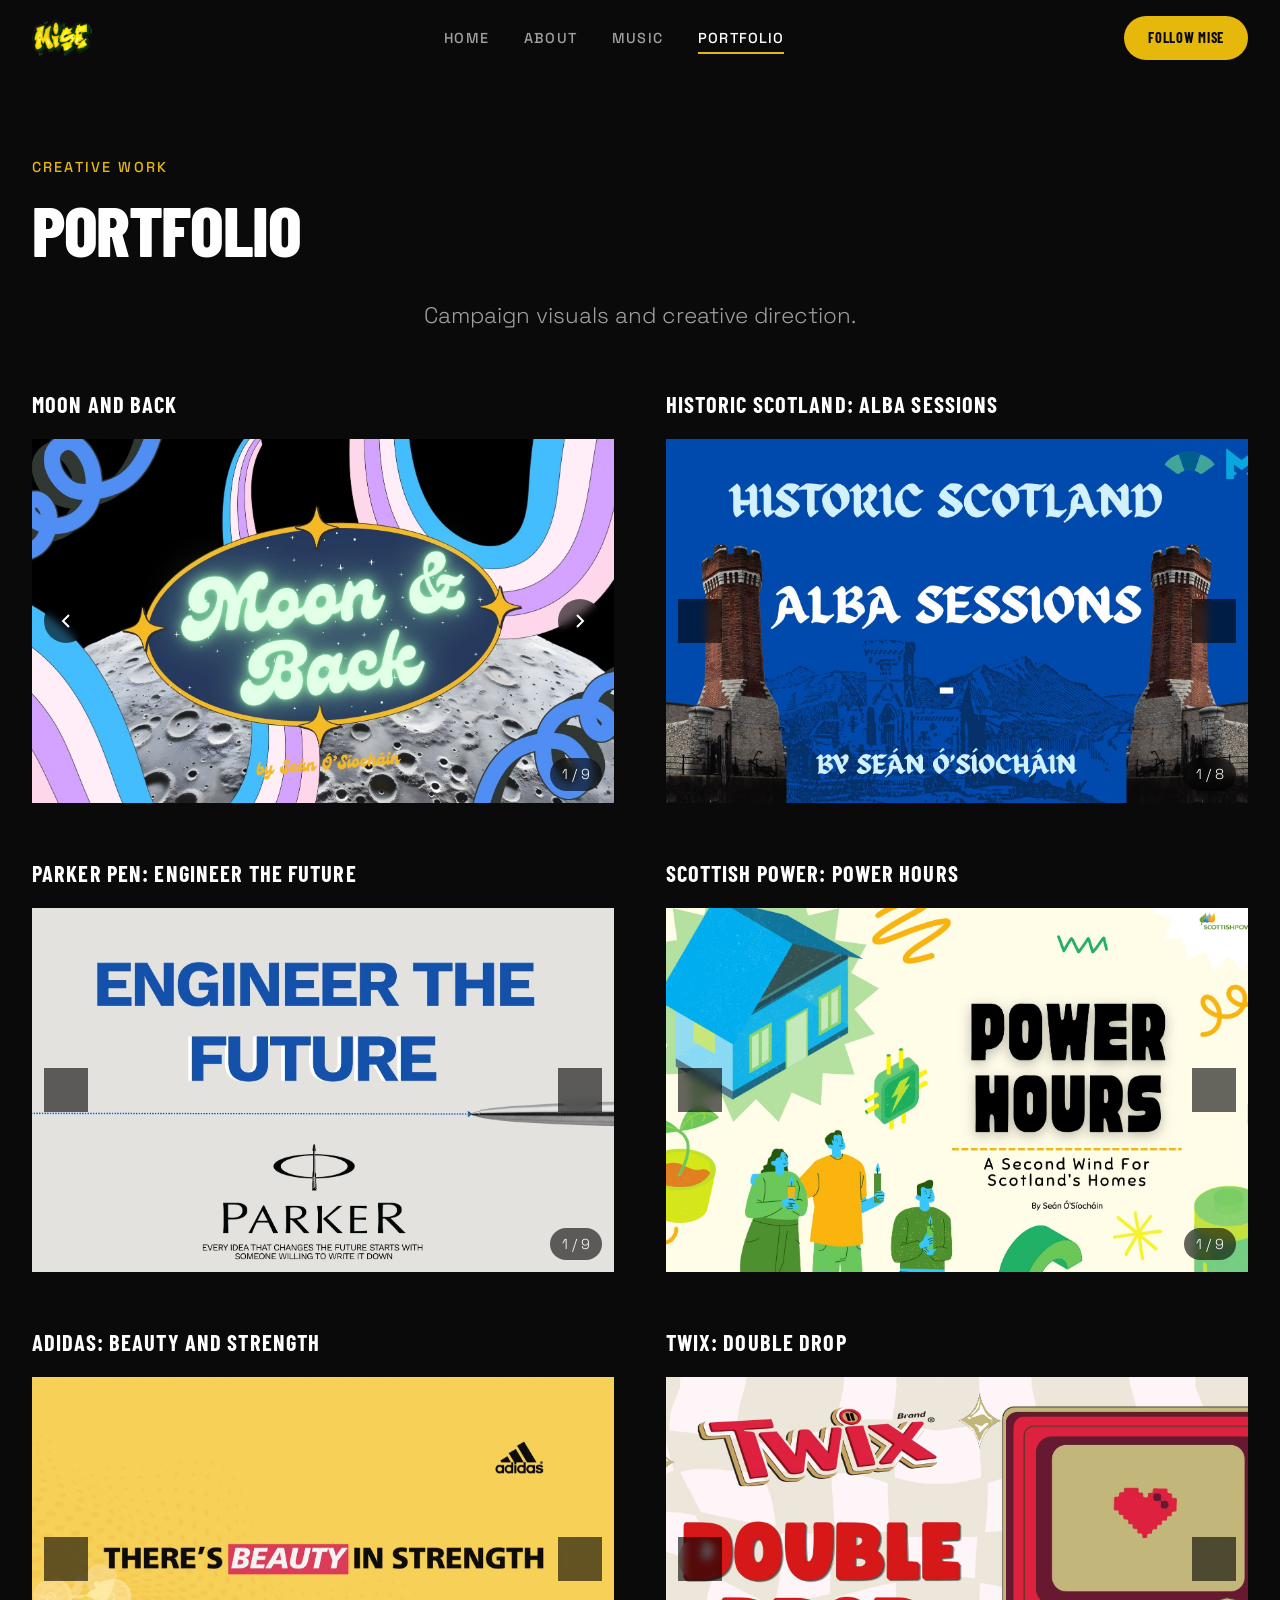
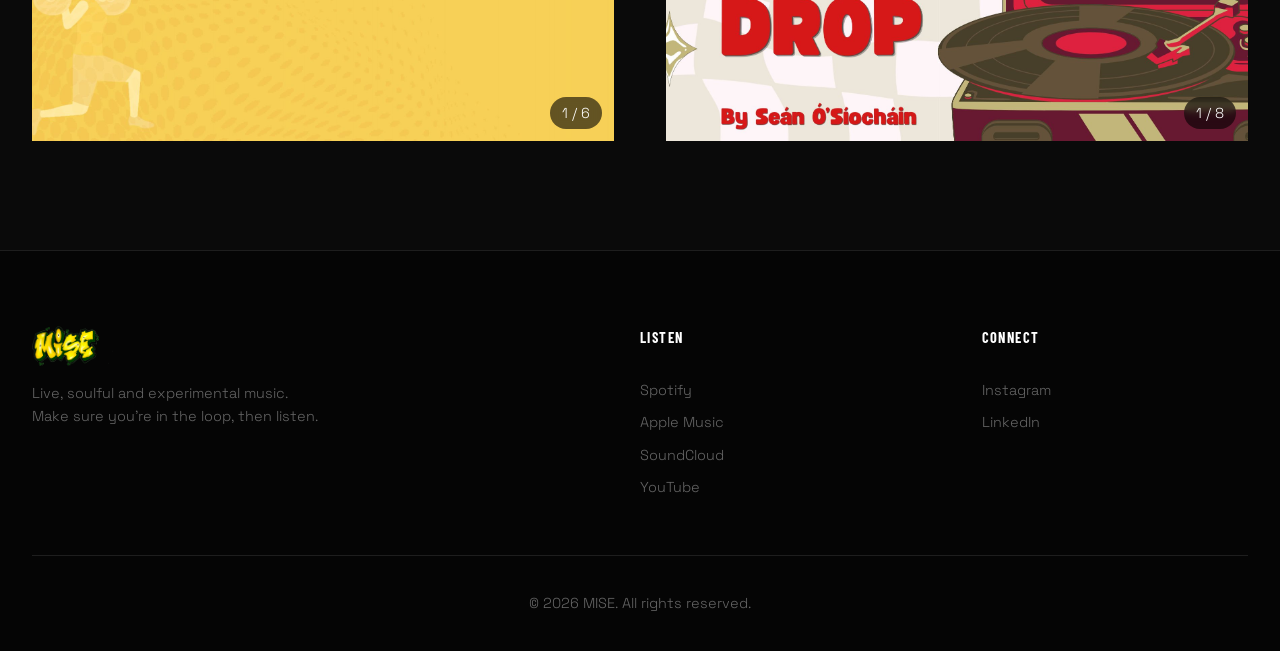
==== public_html/portfolio.html @ 4f73e453 "Add hero video and portfolio page with 6 slideshows - Replace hero background image with autoplay lo" ====
<!DOCTYPE html>
<html lang="en">
<head>
  <meta charset="UTF-8">
  <meta name="viewport" content="width=device-width, initial-scale=1.0">
  <title>Portfolio | MISE</title>
  <meta name="description" content="Creative portfolio — campaign work and visual projects by MISE.">

  <link rel="icon" href="data:image/svg+xml,<svg xmlns='http://www.w3.org/2000/svg' viewBox='0 0 100 100'><text y='.9em' font-size='90'>🎵</text></svg>">

  <link rel="preconnect" href="https://fonts.googleapis.com">
  <link rel="preconnect" href="https://fonts.gstatic.com" crossorigin>
  <link href="https://fonts.googleapis.com/css2?family=Barlow+Condensed:wght@600;700;800;900&family=Space+Grotesk:wght@300;400;500;700&display=swap" rel="stylesheet">

  <link rel="stylesheet" href="css/styles.css">
</head>
<body>

  <header class="nav is-scrolled" id="nav">
    <div class="nav__inner">
      <a href="index.html" class="nav__logo" aria-label="MISE home">
        <img src="media/mise-logo.png" alt="MISE" class="nav__logo-img">
      </a>
      <nav class="nav__links" aria-label="Main navigation">
        <a href="index.html" class="nav__link">Home</a>
        <a href="index.html#about" class="nav__link">About</a>
        <a href="index.html#music" class="nav__link">Music</a>
        <a href="portfolio.html" class="nav__link nav__link--active">Portfolio</a>
      </nav>
      <a href="https://www.instagram.com/mise.gram/" class="nav__cta" target="_blank" rel="noopener">
        Follow MISE
      </a>
      <button class="nav__hamburger" aria-label="Open menu" aria-expanded="false">
        <span></span><span></span><span></span>
      </button>
    </div>
  </header>

  <div class="mobile-menu" id="mobile-menu" aria-hidden="true">
    <div class="mobile-menu__inner">
      <a href="index.html" class="mobile-menu__link">Home</a>
      <a href="index.html#about" class="mobile-menu__link">About</a>
      <a href="index.html#music" class="mobile-menu__link">Music</a>
      <a href="portfolio.html" class="mobile-menu__link">Portfolio</a>
      <a href="https://www.instagram.com/mise.gram/" class="mobile-menu__cta" target="_blank" rel="noopener">
        <svg width="20" height="20" viewBox="0 0 24 24" fill="currentColor"><rect x="2" y="2" width="20" height="20" rx="5" ry="5" fill="none" stroke="currentColor" stroke-width="2"/><path d="M16 11.37A4 4 0 1 1 12.63 8 4 4 0 0 1 16 11.37z" fill="none" stroke="currentColor" stroke-width="2"/><circle cx="17.5" cy="6.5" r="1.5" fill="currentColor" stroke="none"/></svg>
        Follow MISE
      </a>
    </div>
  </div>

  <main>
    <div class="portfolio-page">
      <div class="container">
        <span class="section-label">Creative Work</span>
        <h1 class="section-title">PORTFOLIO</h1>
        <p class="section-subtitle">Campaign visuals and creative direction.</p>

        <div class="portfolio-grid">

          <div class="slideshow" data-slideshow>
            <h2 class="slideshow__title">Moon and Back</h2>
            <div class="slideshow__viewport">
              <div class="slideshow__track">
                <img src="media/slides/1.jpg" alt="Moon and Back — slide 1" loading="lazy">
                <img src="media/slides/2.jpg" alt="Moon and Back — slide 2" loading="lazy">
                <img src="media/slides/3.jpg" alt="Moon and Back — slide 3" loading="lazy">
                <img src="media/slides/4.jpg" alt="Moon and Back — slide 4" loading="lazy">
                <img src="media/slides/5.jpg" alt="Moon and Back — slide 5" loading="lazy">
                <img src="media/slides/6.jpg" alt="Moon and Back — slide 6" loading="lazy">
                <img src="media/slides/7.jpg" alt="Moon and Back — slide 7" loading="lazy">
                <img src="media/slides/8.jpg" alt="Moon and Back — slide 8" loading="lazy">
                <img src="media/slides/9.jpg" alt="Moon and Back — slide 9" loading="lazy">
              </div>
              <button class="slideshow__btn slideshow__btn--prev" aria-label="Previous slide">
                <svg width="24" height="24" viewBox="0 0 24 24" fill="none" stroke="currentColor" stroke-width="2"><polyline points="15 18 9 12 15 6"/></svg>
              </button>
              <button class="slideshow__btn slideshow__btn--next" aria-label="Next slide">
                <svg width="24" height="24" viewBox="0 0 24 24" fill="none" stroke="currentColor" stroke-width="2"><polyline points="9 6 15 12 9 18"/></svg>
              </button>
              <div class="slideshow__counter"><span class="slideshow__current">1</span> / <span class="slideshow__total">9</span></div>
            </div>
          </div>

          <div class="slideshow" data-slideshow>
            <h2 class="slideshow__title">Historic Scotland: Alba Sessions</h2>
            <div class="slideshow__viewport">
              <div class="slideshow__track">
                <img src="media/slides/10.jpg" alt="Alba Sessions — slide 1" loading="lazy">
                <img src="media/slides/11.jpg" alt="Alba Sessions — slide 2" loading="lazy">
                <img src="media/slides/12.jpg" alt="Alba Sessions — slide 3" loading="lazy">
                <img src="media/slides/13.jpg" alt="Alba Sessions — slide 4" loading="lazy">
                <img src="media/slides/14.jpg" alt="Alba Sessions — slide 5" loading="lazy">
                <img src="media/slides/15.jpg" alt="Alba Sessions — slide 6" loading="lazy">
                <img src="media/slides/16.jpg" alt="Alba Sessions — slide 7" loading="lazy">
                <img src="media/slides/17.jpg" alt="Alba Sessions — slide 8" loading="lazy">
              </div>
              <button class="slideshow__btn slideshow__btn--prev" aria-label="Previous slide">
                <svg width="24" height="24" viewBox="0 0 24 24" fill="none" stroke="currentColor" stroke-width="2"><polyline points="15 18 9 12 15 6"/></svg>
              </button>
              <button class="slideshow__btn slideshow__btn--next" aria-label="Next slide">
                <svg width="24" height="24" viewBox="0 0 24 24" fill="none" stroke="currentColor" stroke-width="2"><polyline points="9 6 15 12 9 18"/></svg>
              </button>
              <div class="slideshow__counter"><span class="slideshow__current">1</span> / <span class="slideshow__total">8</span></div>
            </div>
          </div>

          <div class="slideshow" data-slideshow>
            <h2 class="slideshow__title">Parker Pen: Engineer The Future</h2>
            <div class="slideshow__viewport">
              <div class="slideshow__track">
                <img src="media/slides/18.jpg" alt="Parker Pen — slide 1" loading="lazy">
                <img src="media/slides/19.jpg" alt="Parker Pen — slide 2" loading="lazy">
                <img src="media/slides/20.jpg" alt="Parker Pen — slide 3" loading="lazy">
                <img src="media/slides/21.jpg" alt="Parker Pen — slide 4" loading="lazy">
                <img src="media/slides/22.jpg" alt="Parker Pen — slide 5" loading="lazy">
                <img src="media/slides/23.jpg" alt="Parker Pen — slide 6" loading="lazy">
                <img src="media/slides/24.jpg" alt="Parker Pen — slide 7" loading="lazy">
                <img src="media/slides/25.jpg" alt="Parker Pen — slide 8" loading="lazy">
                <img src="media/slides/26.jpg" alt="Parker Pen — slide 9" loading="lazy">
              </div>
              <button class="slideshow__btn slideshow__btn--prev" aria-label="Previous slide">
                <svg width="24" height="24" viewBox="0 0 24 24" fill="none" stroke="currentColor" stroke-width="2"><polyline points="15 18 9 12 15 6"/></svg>
              </button>
              <button class="slideshow__btn slideshow__btn--next" aria-label="Next slide">
                <svg width="24" height="24" viewBox="0 0 24 24" fill="none" stroke="currentColor" stroke-width="2"><polyline points="9 6 15 12 9 18"/></svg>
              </button>
              <div class="slideshow__counter"><span class="slideshow__current">1</span> / <span class="slideshow__total">9</span></div>
            </div>
          </div>

          <div class="slideshow" data-slideshow>
            <h2 class="slideshow__title">Scottish Power: Power Hours</h2>
            <div class="slideshow__viewport">
              <div class="slideshow__track">
                <img src="media/slides/27.jpg" alt="Scottish Power — slide 1" loading="lazy">
                <img src="media/slides/28.jpg" alt="Scottish Power — slide 2" loading="lazy">
                <img src="media/slides/29.jpg" alt="Scottish Power — slide 3" loading="lazy">
                <img src="media/slides/30.jpg" alt="Scottish Power — slide 4" loading="lazy">
                <img src="media/slides/31.jpg" alt="Scottish Power — slide 5" loading="lazy">
                <img src="media/slides/32.jpg" alt="Scottish Power — slide 6" loading="lazy">
                <img src="media/slides/33.jpg" alt="Scottish Power — slide 7" loading="lazy">
                <img src="media/slides/34.jpg" alt="Scottish Power — slide 8" loading="lazy">
                <img src="media/slides/35.jpg" alt="Scottish Power — slide 9" loading="lazy">
              </div>
              <button class="slideshow__btn slideshow__btn--prev" aria-label="Previous slide">
                <svg width="24" height="24" viewBox="0 0 24 24" fill="none" stroke="currentColor" stroke-width="2"><polyline points="15 18 9 12 15 6"/></svg>
              </button>
              <button class="slideshow__btn slideshow__btn--next" aria-label="Next slide">
                <svg width="24" height="24" viewBox="0 0 24 24" fill="none" stroke="currentColor" stroke-width="2"><polyline points="9 6 15 12 9 18"/></svg>
              </button>
              <div class="slideshow__counter"><span class="slideshow__current">1</span> / <span class="slideshow__total">9</span></div>
            </div>
          </div>

          <div class="slideshow" data-slideshow>
            <h2 class="slideshow__title">Adidas: Beauty and Strength</h2>
            <div class="slideshow__viewport">
              <div class="slideshow__track">
                <img src="media/slides/36.jpg" alt="Adidas — slide 1" loading="lazy">
                <img src="media/slides/37.jpg" alt="Adidas — slide 2" loading="lazy">
                <img src="media/slides/38.jpg" alt="Adidas — slide 3" loading="lazy">
                <img src="media/slides/39.jpg" alt="Adidas — slide 4" loading="lazy">
                <img src="media/slides/40.jpg" alt="Adidas — slide 5" loading="lazy">
                <img src="media/slides/41.jpg" alt="Adidas — slide 6" loading="lazy">
              </div>
              <button class="slideshow__btn slideshow__btn--prev" aria-label="Previous slide">
                <svg width="24" height="24" viewBox="0 0 24 24" fill="none" stroke="currentColor" stroke-width="2"><polyline points="15 18 9 12 15 6"/></svg>
              </button>
              <button class="slideshow__btn slideshow__btn--next" aria-label="Next slide">
                <svg width="24" height="24" viewBox="0 0 24 24" fill="none" stroke="currentColor" stroke-width="2"><polyline points="9 6 15 12 9 18"/></svg>
              </button>
              <div class="slideshow__counter"><span class="slideshow__current">1</span> / <span class="slideshow__total">6</span></div>
            </div>
          </div>

          <div class="slideshow" data-slideshow>
            <h2 class="slideshow__title">Twix: Double Drop</h2>
            <div class="slideshow__viewport">
              <div class="slideshow__track">
                <img src="media/slides/42.jpg" alt="Twix — slide 1" loading="lazy">
                <img src="media/slides/43.jpg" alt="Twix — slide 2" loading="lazy">
                <img src="media/slides/44.jpg" alt="Twix — slide 3" loading="lazy">
                <img src="media/slides/45.jpg" alt="Twix — slide 4" loading="lazy">
                <img src="media/slides/46.jpg" alt="Twix — slide 5" loading="lazy">
                <img src="media/slides/47.jpg" alt="Twix — slide 6" loading="lazy">
                <img src="media/slides/48.jpg" alt="Twix — slide 7" loading="lazy">
                <img src="media/slides/49.jpg" alt="Twix — slide 8" loading="lazy">
              </div>
              <button class="slideshow__btn slideshow__btn--prev" aria-label="Previous slide">
                <svg width="24" height="24" viewBox="0 0 24 24" fill="none" stroke="currentColor" stroke-width="2"><polyline points="15 18 9 12 15 6"/></svg>
              </button>
              <button class="slideshow__btn slideshow__btn--next" aria-label="Next slide">
                <svg width="24" height="24" viewBox="0 0 24 24" fill="none" stroke="currentColor" stroke-width="2"><polyline points="9 6 15 12 9 18"/></svg>
              </button>
              <div class="slideshow__counter"><span class="slideshow__current">1</span> / <span class="slideshow__total">8</span></div>
            </div>
          </div>

        </div>
      </div>
    </div>
  </main>

  <footer class="footer">
    <div class="container">
      <div class="footer__grid">
        <div class="footer__brand">
          <a href="index.html" aria-label="MISE home">
            <img src="media/mise-logo.png" alt="MISE" class="footer__logo-img">
          </a>
          <p class="footer__tagline">Live, soulful and experimental music.<br>Make sure you're in the loop, then listen.</p>
        </div>
        <div class="footer__col">
          <h3 class="footer__heading">Listen</h3>
          <a href="https://open.spotify.com/track/5HWD549jbjC0yIihwWZahP?si=cf37b70388f24d52" class="footer__link" target="_blank" rel="noopener">Spotify</a>
          <a href="https://music.apple.com/gb/album/pellador-live-single/1882264987" class="footer__link" target="_blank" rel="noopener">Apple Music</a>
          <a href="https://soundcloud.com/mise" class="footer__link" target="_blank" rel="noopener">SoundCloud</a>
          <a href="https://www.youtube.com/@MISE.YOUTUBE" class="footer__link" target="_blank" rel="noopener">YouTube</a>
        </div>
        <div class="footer__col">
          <h3 class="footer__heading">Connect</h3>
          <a href="https://www.instagram.com/mise.gram/" class="footer__link" target="_blank" rel="noopener">Instagram</a>
          <a href="https://www.linkedin.com/in/se%C3%A1n-%C3%B3-s%C3%ADoch%C3%A1in-14563b1a5/" class="footer__link" target="_blank" rel="noopener">LinkedIn</a>
        </div>
      </div>
      <div class="footer__bottom">
        <p>&copy; <span id="year"></span> MISE. All rights reserved.</p>
      </div>
    </div>
  </footer>

  <script src="js/main.js"></script>
  <script>
    (function() {
      const yearEl = document.getElementById('year');
      if (yearEl) yearEl.textContent = new Date().getFullYear();

      document.querySelectorAll('[data-slideshow]').forEach(slideshow => {
        const track = slideshow.querySelector('.slideshow__track');
        const images = track.querySelectorAll('img');
        const prevBtn = slideshow.querySelector('.slideshow__btn--prev');
        const nextBtn = slideshow.querySelector('.slideshow__btn--next');
        const currentEl = slideshow.querySelector('.slideshow__current');
        const total = images.length;
        let current = 0;

        function goTo(index) {
          current = (index + total) % total;
          track.style.transform = `translateX(-${current * 100}%)`;
          currentEl.textContent = current + 1;
        }

        prevBtn.addEventListener('click', () => goTo(current - 1));
        nextBtn.addEventListener('click', () => goTo(current + 1));

        let startX = 0;
        track.addEventListener('touchstart', e => { startX = e.touches[0].clientX; }, { passive: true });
        track.addEventListener('touchend', e => {
          const diff = startX - e.changedTouches[0].clientX;
          if (Math.abs(diff) > 40) goTo(current + (diff > 0 ? 1 : -1));
        });
      });

      // Mobile menu for portfolio page
      const hamburger = document.querySelector('.nav__hamburger');
      const mobileMenu = document.getElementById('mobile-menu');
      if (hamburger && mobileMenu) {
        hamburger.addEventListener('click', () => {
          const isOpen = mobileMenu.classList.contains('is-open');
          hamburger.classList.toggle('is-active');
          mobileMenu.classList.toggle('is-open');
          hamburger.setAttribute('aria-expanded', !isOpen);
          mobileMenu.setAttribute('aria-hidden', isOpen);
          document.body.style.overflow = isOpen ? '' : 'hidden';
        });
      }
    })();
  </script>
</body>
</html>
---- public_html/css/styles.css ----
/* ============================================
   MISE — Master Stylesheet
   Design: Dark, soulful, editorial. Music-forward.
   Fonts: Barlow Condensed (headings) + Space Grotesk (body)
   Palette: Gold/yellow accent on deep blacks
   ============================================ */

/* ---------- DESIGN TOKENS ---------- */
:root {
  /* Colors */
  --color-primary: #0a0a0a;
  --color-primary-dark: #050505;
  --color-on-primary: #ffffff;
  --color-accent: #E5B80B;
  --color-accent-dark: #C49A0A;
  --color-accent-glow: rgba(229, 184, 11, 0.15);
  --color-background: #0a0a0a;
  --color-surface: #141414;
  --color-surface-elevated: #1a1a1a;
  --color-surface-light: #f5f5f5;
  --color-text-primary: #ffffff;
  --color-text-secondary: #a0a0a0;
  --color-text-muted: #666666;
  --color-text-on-light: #0a0a0a;
  --color-border: rgba(255, 255, 255, 0.1);
  --color-border-accent: rgba(229, 184, 11, 0.3);

  /* Typography */
  --font-heading: 'Barlow Condensed', sans-serif;
  --font-body: 'Space Grotesk', sans-serif;
  --text-sm: clamp(0.8rem, 0.75rem + 0.2vw, 0.9rem);
  --text-base: clamp(0.95rem, 0.85rem + 0.35vw, 1.1rem);
  --text-lg: clamp(1.15rem, 0.95rem + 0.7vw, 1.4rem);
  --text-xl: clamp(1.5rem, 1rem + 1.5vw, 2.25rem);
  --text-2xl: clamp(2rem, 1.2rem + 2.5vw, 3.5rem);
  --text-3xl: clamp(2.8rem, 1.2rem + 4vw, 5rem);
  --text-4xl: clamp(3.5rem, 1.5rem + 5.5vw, 7rem);
  --text-hero: clamp(4rem, 2rem + 7vw, 9rem);

  /* Spacing */
  --space-xs: clamp(0.5rem, 0.4rem + 0.3vw, 0.75rem);
  --space-sm: clamp(0.75rem, 0.6rem + 0.5vw, 1rem);
  --space-md: clamp(1rem, 0.8rem + 0.8vw, 1.5rem);
  --space-lg: clamp(1.5rem, 1rem + 1.5vw, 2.5rem);
  --space-xl: clamp(2rem, 1.2rem + 2.5vw, 4rem);
  --space-2xl: clamp(3rem, 1.5rem + 4vw, 6rem);
  --space-section: clamp(4rem, 2rem + 6vw, 8rem);

  /* Radius */
  --radius-none: 0;
  --radius-sm: 4px;
  --radius-md: 8px;
  --radius-full: 9999px;

  /* Animation */
  --ease-out: cubic-bezier(0.16, 1, 0.3, 1);
  --ease-in-out: cubic-bezier(0.65, 0, 0.35, 1);
  --duration-fast: 0.3s;
  --duration-medium: 0.6s;
  --duration-slow: 1s;
}

/* ---------- RESET ---------- */
*, *::before, *::after { box-sizing: border-box; margin: 0; padding: 0; }
html { font-size: 16px; scroll-behavior: smooth; -webkit-text-size-adjust: 100%; }
body {
  font-family: var(--font-body);
  font-weight: 300;
  color: var(--color-text-primary);
  background: var(--color-background);
  line-height: 1.7;
  overflow-x: hidden;
  -webkit-font-smoothing: antialiased;
  -moz-osx-font-smoothing: grayscale;
}
img, video { max-width: 100%; height: auto; display: block; }
a { color: inherit; text-decoration: none; }
button { font: inherit; cursor: pointer; border: none; background: none; }
ul, ol { list-style: none; }

/* ---------- ACCESSIBILITY ---------- */
.skip-link {
  position: absolute;
  top: -100%;
  left: 50%;
  transform: translateX(-50%);
  background: var(--color-accent);
  color: var(--color-primary);
  padding: 12px 24px;
  font-weight: 700;
  z-index: 10000;
  border-radius: var(--radius-full);
}
.skip-link:focus { top: 16px; }

/* ---------- LAYOUT ---------- */
.container {
  width: 100%;
  max-width: 1280px;
  margin: 0 auto;
  padding-inline: clamp(1rem, 3vw, 2rem);
}
.section {
  padding-block: var(--space-section);
}

/* ---------- TYPOGRAPHY UTILITIES ---------- */
.section-label {
  display: block;
  font-family: var(--font-body);
  font-size: var(--text-sm);
  font-weight: 500;
  letter-spacing: 0.15em;
  text-transform: uppercase;
  color: var(--color-accent);
  margin-bottom: var(--space-sm);
}
.section-title {
  font-family: var(--font-heading);
  font-size: var(--text-3xl);
  font-weight: 800;
  line-height: 0.95;
  letter-spacing: -0.02em;
  text-transform: uppercase;
  margin-bottom: var(--space-lg);
  overflow-wrap: break-word;
  word-break: break-word;
}
.section-title--center { text-align: center; }
.section-subtitle {
  font-size: var(--text-lg);
  font-weight: 300;
  color: var(--color-text-secondary);
  max-width: 600px;
  margin: 0 auto var(--space-xl);
  text-align: center;
  line-height: 1.6;
}

/* ---------- BUTTONS ---------- */
.btn {
  display: inline-flex;
  align-items: center;
  gap: 10px;
  font-family: var(--font-heading);
  font-weight: 700;
  font-size: var(--text-base);
  text-transform: uppercase;
  letter-spacing: 0.05em;
  padding: 16px 40px;
  border-radius: var(--radius-full);
  transition: all var(--duration-fast) var(--ease-out);
  white-space: nowrap;
}
.btn--primary {
  background: var(--color-accent);
  color: var(--color-primary);
}
.btn--primary:hover {
  transform: scale(1.03);
  box-shadow: 0 0 40px var(--color-accent-glow);
}
.btn--ghost {
  background: transparent;
  color: var(--color-text-primary);
  border: 1px solid var(--color-text-primary);
}
.btn--ghost:hover {
  background: var(--color-text-primary);
  color: var(--color-primary);
}
.btn--large {
  padding: 20px 48px;
  font-size: var(--text-lg);
}

/* ---------- PRELOADER ---------- */
.preloader {
  position: fixed;
  inset: 0;
  z-index: 9999;
  background: var(--color-background);
  display: flex;
  align-items: center;
  justify-content: center;
  transition: opacity 0.6s var(--ease-out), visibility 0.6s;
}
.preloader.is-hidden {
  opacity: 0;
  visibility: hidden;
  pointer-events: none;
}
.preloader__logo {
  width: clamp(120px, 25vw, 250px);
  height: auto;
  opacity: 0;
}

/* ---------- NAVIGATION ---------- */
.nav {
  position: fixed;
  top: 0;
  left: 0;
  right: 0;
  z-index: 1000;
  padding: 16px 0;
  transition: background var(--duration-fast) var(--ease-out), padding var(--duration-fast);
}
.nav.is-scrolled {
  background: rgba(10, 10, 10, 0.95);
  backdrop-filter: blur(12px);
  -webkit-backdrop-filter: blur(12px);
  padding: 10px 0;
  border-bottom: 1px solid var(--color-border);
}
.nav__inner {
  max-width: 1280px;
  margin: 0 auto;
  padding-inline: clamp(1rem, 3vw, 2rem);
  display: flex;
  align-items: center;
  justify-content: space-between;
}
.nav__logo-img {
  height: 36px;
  width: auto;
}
.nav__links {
  display: flex;
  gap: var(--space-lg);
}
.nav__link {
  font-family: var(--font-body);
  font-weight: 500;
  font-size: var(--text-sm);
  text-transform: uppercase;
  letter-spacing: 0.08em;
  color: var(--color-text-secondary);
  position: relative;
  transition: color var(--duration-fast);
}
.nav__link::after {
  content: '';
  position: absolute;
  bottom: -4px;
  left: 0;
  width: 0;
  height: 2px;
  background: var(--color-accent);
  transition: width var(--duration-fast) var(--ease-out);
}
.nav__link:hover, .nav__link--active { color: var(--color-text-primary); }
.nav__link:hover::after, .nav__link--active::after { width: 100%; }
.nav__cta {
  font-family: var(--font-heading);
  font-weight: 700;
  font-size: var(--text-sm);
  text-transform: uppercase;
  letter-spacing: 0.05em;
  padding: 10px 24px;
  border-radius: var(--radius-full);
  background: var(--color-accent);
  color: var(--color-primary);
  transition: all var(--duration-fast) var(--ease-out);
}
.nav__cta:hover {
  transform: scale(1.03);
  box-shadow: 0 0 20px var(--color-accent-glow);
}

/* Hamburger */
.nav__hamburger {
  display: none;
  flex-direction: column;
  gap: 5px;
  width: 28px;
  padding: 4px 0;
  z-index: 1001;
}
.nav__hamburger span {
  display: block;
  height: 2px;
  background: var(--color-text-primary);
  transition: all var(--duration-fast) var(--ease-out);
  transform-origin: center;
}
.nav__hamburger.is-active span:nth-child(1) { transform: rotate(45deg) translate(5px, 5px); }
.nav__hamburger.is-active span:nth-child(2) { opacity: 0; }
.nav__hamburger.is-active span:nth-child(3) { transform: rotate(-45deg) translate(5px, -5px); }

/* Mobile Menu */
.mobile-menu {
  position: fixed;
  inset: 0;
  z-index: 999;
  background: rgba(10, 10, 10, 0.98);
  backdrop-filter: blur(20px);
  display: flex;
  align-items: center;
  justify-content: center;
  opacity: 0;
  visibility: hidden;
  transition: all var(--duration-medium) var(--ease-out);
}
.mobile-menu.is-open {
  opacity: 1;
  visibility: visible;
}
.mobile-menu__inner {
  display: flex;
  flex-direction: column;
  align-items: center;
  gap: var(--space-lg);
}
.mobile-menu__link {
  font-family: var(--font-heading);
  font-weight: 800;
  font-size: var(--text-2xl);
  text-transform: uppercase;
  letter-spacing: 0.05em;
  color: var(--color-text-primary);
  opacity: 0;
  transform: translateY(20px);
  transition: all var(--duration-fast) var(--ease-out);
}
.mobile-menu.is-open .mobile-menu__link {
  opacity: 1;
  transform: translateY(0);
}
.mobile-menu__cta {
  display: inline-flex;
  align-items: center;
  gap: 10px;
  font-family: var(--font-heading);
  font-weight: 700;
  font-size: var(--text-lg);
  text-transform: uppercase;
  padding: 16px 40px;
  border-radius: var(--radius-full);
  background: var(--color-accent);
  color: var(--color-primary);
  margin-top: var(--space-md);
  opacity: 0;
  transform: translateY(20px);
}
.mobile-menu.is-open .mobile-menu__cta {
  opacity: 1;
  transform: translateY(0);
}

/* ---------- HERO ---------- */
.hero {
  position: relative;
  min-height: 100vh;
  display: flex;
  align-items: flex-end;
  padding: var(--space-2xl) 0;
  overflow: hidden;
}
.hero__bg {
  position: absolute;
  inset: 0;
}
.hero__image {
  width: 100%;
  height: 100%;
  object-fit: cover;
}
.hero__overlay {
  position: absolute;
  inset: 0;
  background: linear-gradient(
    to top,
    rgba(10, 10, 10, 0.95) 0%,
    rgba(10, 10, 10, 0.7) 30%,
    rgba(10, 10, 10, 0.4) 60%,
    rgba(10, 10, 10, 0.3) 100%
  );
}
.hero__content {
  position: relative;
  z-index: 2;
  max-width: 1280px;
  margin: 0 auto;
  padding-inline: clamp(1rem, 3vw, 2rem);
  padding-bottom: var(--space-xl);
}
.hero__badge {
  display: inline-flex;
  align-items: center;
  gap: 8px;
  font-family: var(--font-body);
  font-weight: 500;
  font-size: var(--text-sm);
  letter-spacing: 0.1em;
  color: var(--color-accent);
  margin-bottom: var(--space-md);
  padding: 6px 16px;
  border: 1px solid var(--color-border-accent);
  border-radius: var(--radius-full);
}
.hero__title {
  font-family: var(--font-heading);
  font-weight: 900;
  font-size: var(--text-hero);
  line-height: 0.9;
  letter-spacing: -0.02em;
  text-transform: uppercase;
  margin-bottom: var(--space-lg);
}
.hero__title-line { display: block; }
.hero__title-line--accent { color: var(--color-accent); }
.hero__subtitle {
  font-size: var(--text-lg);
  font-weight: 300;
  color: var(--color-text-secondary);
  max-width: 560px;
  line-height: 1.6;
  margin-bottom: var(--space-xl);
}
.hero__ctas {
  display: flex;
  flex-wrap: wrap;
  gap: var(--space-md);
}
.hero__scroll-indicator {
  position: absolute;
  bottom: var(--space-lg);
  right: clamp(1rem, 3vw, 2rem);
  z-index: 2;
  display: flex;
  flex-direction: column;
  align-items: center;
  gap: 8px;
}
.hero__scroll-indicator span {
  font-family: var(--font-body);
  font-size: 0.65rem;
  font-weight: 500;
  letter-spacing: 0.2em;
  text-transform: uppercase;
  color: var(--color-text-muted);
  writing-mode: vertical-rl;
}
.hero__scroll-line {
  width: 1px;
  height: 60px;
  background: linear-gradient(to bottom, var(--color-accent), transparent);
  animation: scrollPulse 2s ease-in-out infinite;
}
@keyframes scrollPulse {
  0%, 100% { opacity: 0.3; transform: scaleY(0.6); }
  50% { opacity: 1; transform: scaleY(1); }
}

/* ---------- PLATFORM BAR ---------- */
.platform-bar {
  background: var(--color-surface);
  border-top: 1px solid var(--color-border);
  border-bottom: 1px solid var(--color-border);
  padding: var(--space-lg) 0;
}
.platform-bar__grid {
  display: flex;
  align-items: center;
  justify-content: center;
  gap: var(--space-xl);
  flex-wrap: wrap;
}
.platform-bar__link {
  display: flex;
  align-items: center;
  gap: 10px;
  color: var(--color-text-secondary);
  transition: color var(--duration-fast) var(--ease-out), transform var(--duration-fast) var(--ease-out);
}
.platform-bar__link:hover {
  color: var(--color-text-primary);
  transform: translateY(-2px);
}
.platform-bar__link svg {
  width: 28px;
  height: 28px;
  fill: currentColor;
}
.platform-bar__label {
  font-family: var(--font-body);
  font-size: var(--text-sm);
  font-weight: 500;
  letter-spacing: 0.05em;
  text-transform: uppercase;
}

/* ---------- ABOUT SECTION ---------- */
.about__grid {
  display: grid;
  grid-template-columns: 1fr 1fr;
  gap: var(--space-2xl);
  align-items: center;
}
.about__image-wrap {
  position: relative;
}
.about__image {
  width: 100%;
  height: auto;
  aspect-ratio: 4/5;
  object-fit: cover;
  filter: grayscale(0.2) contrast(1.1);
}
.about__image-accent {
  position: absolute;
  bottom: -16px;
  right: -16px;
  width: 100%;
  height: 100%;
  border: 2px solid var(--color-accent);
  z-index: -1;
}
.about__text {
  font-size: var(--text-base);
  color: var(--color-text-secondary);
  margin-bottom: var(--space-md);
  line-height: 1.7;
}
.about__credentials {
  display: flex;
  flex-direction: column;
  gap: var(--space-sm);
  margin: var(--space-lg) 0;
}
.about__credential {
  display: flex;
  align-items: center;
  gap: 12px;
  font-size: var(--text-base);
  font-weight: 400;
}

/* ---------- GALLERY ---------- */
.gallery__grid {
  display: grid;
  grid-template-columns: 1.5fr 1fr;
  grid-template-rows: auto auto;
  gap: var(--space-sm);
}
.gallery__card {
  position: relative;
  overflow: hidden;
}
.gallery__card--large {
  grid-row: span 2;
}
.gallery__image {
  width: 100%;
  height: 100%;
  object-fit: cover;
  aspect-ratio: 1/1;
  filter: grayscale(0.3) contrast(1.15);
  transition: filter var(--duration-medium) var(--ease-out), transform var(--duration-medium) var(--ease-out);
}
.gallery__card--large .gallery__image {
  aspect-ratio: auto;
  min-height: 100%;
}
.gallery__card:hover .gallery__image {
  filter: grayscale(0) contrast(1.1);
  transform: scale(1.03);
}
.gallery__overlay {
  position: absolute;
  bottom: 0;
  left: 0;
  right: 0;
  padding: var(--space-md);
  background: linear-gradient(to top, rgba(0,0,0,0.8), transparent);
}
.gallery__tag {
  font-family: var(--font-heading);
  font-weight: 700;
  font-size: var(--text-sm);
  text-transform: uppercase;
  letter-spacing: 0.1em;
  color: var(--color-accent);
}

/* ---------- MUSIC EMBED ---------- */
.music-embed {
  border-top: 1px solid var(--color-border);
}
.music-embed__inner {
  max-width: 700px;
  margin: 0 auto;
  text-align: center;
}
.music-embed__player {
  margin-top: var(--space-xl);
  border-radius: var(--radius-md);
  overflow: hidden;
}
.music-embed__player iframe {
  width: 100%;
  border: none;
  border-radius: var(--radius-md);
}

/* ---------- CTA SECTION ---------- */
.cta-section {
  background: var(--color-surface);
  border-top: 1px solid var(--color-border);
  border-bottom: 1px solid var(--color-border);
}
.cta-section__inner {
  text-align: center;
  max-width: 700px;
  margin: 0 auto;
}
.cta-section__title {
  font-family: var(--font-heading);
  font-weight: 900;
  font-size: var(--text-3xl);
  text-transform: uppercase;
  line-height: 0.95;
  margin-bottom: var(--space-md);
}
.cta-section__text {
  font-size: var(--text-lg);
  font-weight: 300;
  color: var(--color-text-secondary);
  margin-bottom: var(--space-xl);
  line-height: 1.6;
}
.cta-section__buttons {
  display: flex;
  flex-wrap: wrap;
  justify-content: center;
  gap: var(--space-md);
  margin-bottom: var(--space-md);
}
.cta-section__reassurance {
  font-size: var(--text-sm);
  color: var(--color-text-muted);
  font-weight: 300;
}

/* ---------- FOOTER ---------- */
.footer {
  background: var(--color-primary-dark);
  border-top: 1px solid var(--color-border);
  padding: var(--space-2xl) 0 var(--space-lg);
}
.footer__grid {
  display: grid;
  grid-template-columns: 2fr 1fr 1fr;
  gap: var(--space-2xl);
  margin-bottom: var(--space-xl);
}
.footer__logo-img {
  height: 40px;
  width: auto;
  margin-bottom: var(--space-sm);
}
.footer__tagline {
  font-size: var(--text-sm);
  font-weight: 300;
  color: var(--color-text-muted);
  line-height: 1.6;
}
.footer__heading {
  font-family: var(--font-heading);
  font-weight: 700;
  font-size: var(--text-sm);
  text-transform: uppercase;
  letter-spacing: 0.1em;
  color: var(--color-text-primary);
  margin-bottom: var(--space-md);
}
.footer__col {
  display: flex;
  flex-direction: column;
}
.footer__link {
  font-size: var(--text-sm);
  font-weight: 300;
  color: var(--color-text-muted);
  padding: 4px 0;
  transition: color var(--duration-fast);
}
.footer__link:hover { color: var(--color-accent); }
.footer__bottom {
  border-top: 1px solid var(--color-border);
  padding-top: var(--space-lg);
  text-align: center;
  font-size: var(--text-sm);
  font-weight: 300;
  color: var(--color-text-muted);
}

/* ---------- STICKY MOBILE CTA ---------- */
.sticky-cta {
  position: fixed;
  bottom: 0;
  left: 0;
  right: 0;
  z-index: 998;
  background: var(--color-accent);
  height: 60px;
  display: none;
  align-items: center;
  justify-content: center;
  box-shadow: 0 -4px 20px rgba(0, 0, 0, 0.3);
  transform: translateY(100%);
  transition: transform var(--duration-fast) var(--ease-out);
}
.sticky-cta.is-visible { transform: translateY(0); }
.sticky-cta__link {
  display: flex;
  align-items: center;
  gap: 10px;
  font-family: var(--font-heading);
  font-weight: 700;
  font-size: var(--text-base);
  text-transform: uppercase;
  letter-spacing: 0.05em;
  color: var(--color-primary);
}

/* ---------- SCROLL TO TOP ---------- */
.scroll-top {
  position: fixed;
  bottom: 80px;
  right: 20px;
  z-index: 997;
  width: 48px;
  height: 48px;
  border-radius: var(--radius-full);
  background: var(--color-surface);
  border: 1px solid var(--color-border);
  color: var(--color-text-primary);
  display: flex;
  align-items: center;
  justify-content: center;
  opacity: 0;
  visibility: hidden;
  transform: translateY(10px);
  transition: all var(--duration-fast) var(--ease-out);
}
.scroll-top.is-visible {
  opacity: 1;
  visibility: visible;
  transform: translateY(0);
}
.scroll-top:hover {
  background: var(--color-accent);
  color: var(--color-primary);
  border-color: var(--color-accent);
}

/* ---------- 404 ERROR PAGE ---------- */
.error-page {
  min-height: 100vh;
  display: flex;
  align-items: center;
  justify-content: center;
  text-align: center;
  padding: calc(80px + var(--space-2xl)) 0 var(--space-2xl);
}
.error-page__code {
  font-family: var(--font-heading);
  font-weight: 900;
  font-size: clamp(6rem, 15vw, 12rem);
  color: var(--color-accent);
  line-height: 1;
  display: block;
  margin-bottom: var(--space-sm);
  opacity: 0.3;
}
.error-page__title {
  font-family: var(--font-heading);
  font-weight: 800;
  font-size: var(--text-2xl);
  text-transform: uppercase;
  margin-bottom: var(--space-md);
}
.error-page__text {
  font-size: var(--text-lg);
  font-weight: 300;
  color: var(--color-text-secondary);
  margin-bottom: var(--space-xl);
  max-width: 500px;
  margin-left: auto;
  margin-right: auto;
}
.error-page__actions {
  display: flex;
  gap: var(--space-sm);
  justify-content: center;
  flex-wrap: wrap;
}

/* ---------- RESPONSIVE ---------- */

/* Tablet */
@media (max-width: 1024px) {
  .about__grid { grid-template-columns: 1fr; gap: var(--space-xl); }
  .about__image-wrap { max-width: 500px; }
  .footer__grid { grid-template-columns: 1fr 1fr; }
}

/* Mobile */
@media (max-width: 768px) {
  .nav__links, .nav__cta { display: none; }
  .nav__hamburger { display: flex; }

  .hero { align-items: center; min-height: 55svh; }
  .hero__content { padding-bottom: 0; }
  .hero__image { object-fit: cover; object-position: center 20%; }
  .hero__scroll-indicator { display: none; }
  .hero__ctas { flex-direction: column; }
  .hero__ctas .btn { width: 100%; justify-content: center; }

  .platform-bar__grid { flex-direction: column; gap: var(--space-md); }
  .platform-bar__label { display: none; }

  .gallery__grid { grid-template-columns: 1fr; }
  .gallery__card--large { grid-row: span 1; }
  .gallery__image { aspect-ratio: 16/10; }

  .cta-section__buttons { flex-direction: column; align-items: center; }
  .cta-section__buttons .btn { width: 100%; justify-content: center; }

  .footer__grid { grid-template-columns: 1fr; gap: var(--space-xl); }

  .sticky-cta { display: flex; }

  .scroll-top { bottom: 80px; right: 16px; }
  .scroll-top.is-visible { bottom: 76px; }

  .error-page__actions { flex-direction: column; align-items: center; }
  .error-page__actions .btn { width: 100%; justify-content: center; }
}

/* Small phone */
@media (max-width: 400px) {
  .hero__title { font-size: clamp(2.5rem, 10vw, 4rem); }
  .btn { padding: 14px 28px; font-size: var(--text-sm); }
  .btn--large { padding: 16px 32px; font-size: var(--text-base); }
}

/* ---------- PORTFOLIO PAGE ---------- */
.portfolio-page {
  padding-top: calc(80px + var(--space-2xl));
  padding-bottom: var(--space-section);
  min-height: 100vh;
}
.portfolio-grid {
  display: grid;
  grid-template-columns: repeat(2, 1fr);
  gap: var(--space-xl);
  margin-top: var(--space-xl);
}

/* ---------- SLIDESHOW ---------- */
.slideshow__title {
  font-family: var(--font-heading);
  font-size: var(--text-lg);
  font-weight: 700;
  text-transform: uppercase;
  letter-spacing: 0.05em;
  margin-bottom: var(--space-sm);
  color: var(--color-text-primary);
}
.slideshow__viewport {
  position: relative;
  overflow: hidden;
  border-radius: var(--radius-lg);
  background: var(--color-surface);
  aspect-ratio: 16/10;
}
.slideshow__track {
  display: flex;
  height: 100%;
  transition: transform 0.4s cubic-bezier(0.25, 0.46, 0.45, 0.94);
}
.slideshow__track img {
  min-width: 100%;
  width: 100%;
  height: 100%;
  object-fit: cover;
  flex-shrink: 0;
  user-select: none;
  -webkit-user-drag: none;
}
.slideshow__btn {
  position: absolute;
  top: 50%;
  transform: translateY(-50%);
  width: 44px;
  height: 44px;
  border-radius: 50%;
  border: none;
  background: rgba(0, 0, 0, 0.6);
  color: #fff;
  cursor: pointer;
  display: flex;
  align-items: center;
  justify-content: center;
  transition: background 0.2s, transform 0.2s;
  z-index: 2;
  backdrop-filter: blur(4px);
}
.slideshow__btn:hover {
  background: var(--color-accent);
  color: var(--color-primary);
  transform: translateY(-50%) scale(1.1);
}
.slideshow__btn--prev { left: 12px; }
.slideshow__btn--next { right: 12px; }
.slideshow__counter {
  position: absolute;
  bottom: 12px;
  right: 12px;
  background: rgba(0, 0, 0, 0.6);
  color: #fff;
  font-family: var(--font-body);
  font-size: var(--text-sm);
  padding: 4px 12px;
  border-radius: var(--radius-full);
  backdrop-filter: blur(4px);
  z-index: 2;
}

@media (max-width: 768px) {
  .portfolio-grid { grid-template-columns: 1fr; }
}

/* ---------- GSAP ANIMATION DEFAULTS ---------- */
.gs-reveal {
  opacity: 0;
  transform: translateY(40px);
}
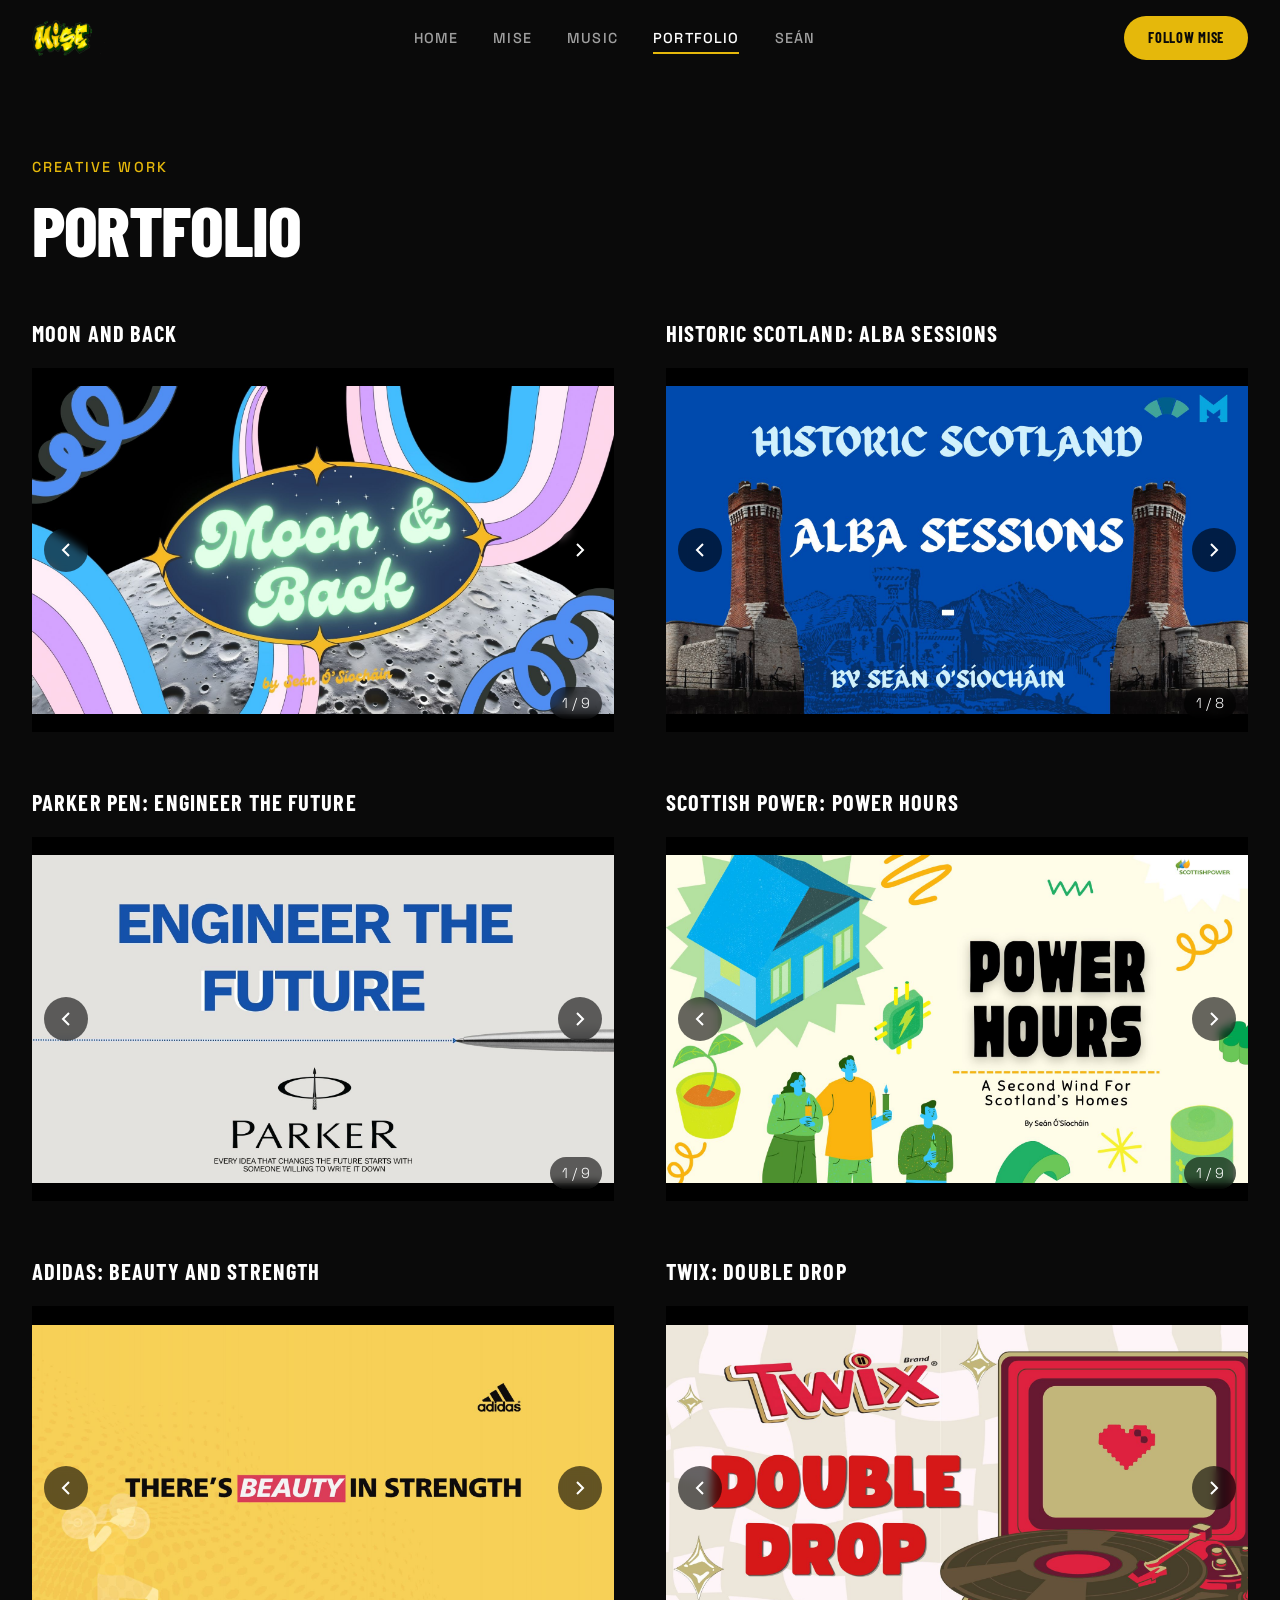
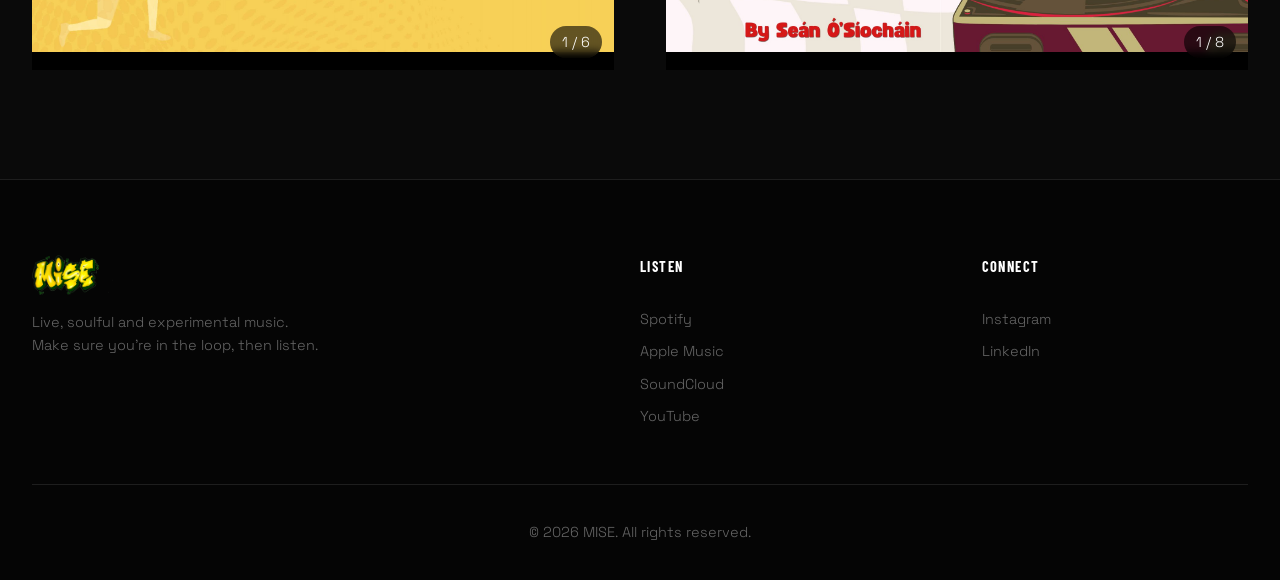
==== commit b1e59316: "Implement artist feedback: CTA rewrite, MISE rename, Sean page, mobile fix - CTA section: new headli" ====
--- a/public_html/portfolio.html
+++ b/public_html/portfolio.html
@@ -23,9 +23,10 @@
       </a>
       <nav class="nav__links" aria-label="Main navigation">
         <a href="index.html" class="nav__link">Home</a>
-        <a href="index.html#about" class="nav__link">About</a>
+        <a href="index.html#about" class="nav__link">MISE</a>
         <a href="index.html#music" class="nav__link">Music</a>
         <a href="portfolio.html" class="nav__link nav__link--active">Portfolio</a>
+        <a href="sean.html" class="nav__link">Se&aacute;n</a>
       </nav>
       <a href="https://www.instagram.com/mise.gram/" class="nav__cta" target="_blank" rel="noopener">
         Follow MISE
@@ -39,9 +40,10 @@
   <div class="mobile-menu" id="mobile-menu" aria-hidden="true">
     <div class="mobile-menu__inner">
       <a href="index.html" class="mobile-menu__link">Home</a>
-      <a href="index.html#about" class="mobile-menu__link">About</a>
+      <a href="index.html#about" class="mobile-menu__link">MISE</a>
       <a href="index.html#music" class="mobile-menu__link">Music</a>
       <a href="portfolio.html" class="mobile-menu__link">Portfolio</a>
+      <a href="sean.html" class="mobile-menu__link">Se&aacute;n</a>
       <a href="https://www.instagram.com/mise.gram/" class="mobile-menu__cta" target="_blank" rel="noopener">
         <svg width="20" height="20" viewBox="0 0 24 24" fill="currentColor"><rect x="2" y="2" width="20" height="20" rx="5" ry="5" fill="none" stroke="currentColor" stroke-width="2"/><path d="M16 11.37A4 4 0 1 1 12.63 8 4 4 0 0 1 16 11.37z" fill="none" stroke="currentColor" stroke-width="2"/><circle cx="17.5" cy="6.5" r="1.5" fill="currentColor" stroke="none"/></svg>
         Follow MISE
@@ -54,7 +56,6 @@
       <div class="container">
         <span class="section-label">Creative Work</span>
         <h1 class="section-title">PORTFOLIO</h1>
-        <p class="section-subtitle">Campaign visuals and creative direction.</p>
 
         <div class="portfolio-grid">
 
--- a/public_html/css/styles.css
+++ b/public_html/css/styles.css
@@ -812,8 +812,10 @@
   .nav__links, .nav__cta { display: none; }
   .nav__hamburger { display: flex; }
 
-  .hero { align-items: center; min-height: 55svh; }
-  .hero__content { padding-bottom: 0; }
+  .hero { display: flex; flex-direction: column; min-height: auto; align-items: stretch; padding: 0; }
+  .hero__bg { position: relative; height: 55svh; min-height: 300px; }
+  .hero__content { position: relative; z-index: 2; padding: var(--space-lg) clamp(1rem, 3vw, 2rem) var(--space-xl); }
+  .hero__subtitle { color: var(--color-text-primary); font-weight: 400; }
   .hero__image { object-fit: cover; object-position: center 20%; }
   .hero__scroll-indicator { display: none; }
   .hero__ctas { flex-direction: column; }
@@ -845,6 +847,54 @@
   .hero__title { font-size: clamp(2.5rem, 10vw, 4rem); }
   .btn { padding: 14px 28px; font-size: var(--text-sm); }
   .btn--large { padding: 16px 32px; font-size: var(--text-base); }
+}
+
+/* ---------- UTILITY ---------- */
+.text-accent { color: var(--color-accent); }
+
+/* ---------- SEÁN PAGE ---------- */
+.sean-page {
+  padding-top: calc(80px + var(--space-2xl));
+  padding-bottom: var(--space-section);
+  min-height: 100vh;
+}
+.sean-page__grid {
+  display: grid;
+  grid-template-columns: 1fr 1.2fr;
+  gap: var(--space-2xl);
+  align-items: start;
+}
+.sean-page__image {
+  width: 100%;
+  height: auto;
+  aspect-ratio: 9/16;
+  object-fit: cover;
+  border-radius: var(--radius-lg);
+}
+.sean-page__roles {
+  font-family: var(--font-body);
+  font-size: var(--text-sm);
+  font-weight: 500;
+  text-transform: uppercase;
+  letter-spacing: 0.08em;
+  color: var(--color-accent);
+  margin-bottom: var(--space-lg);
+  line-height: 1.8;
+}
+.sean-page__bio p {
+  font-family: var(--font-body);
+  font-size: var(--text-base);
+  color: var(--color-text-secondary);
+  line-height: 1.8;
+  margin-bottom: var(--space-md);
+}
+.sean-page__bio p:last-child { margin-bottom: 0; }
+.sean-page__connect {
+  margin-top: var(--space-xl);
+}
+@media (max-width: 768px) {
+  .sean-page__grid { grid-template-columns: 1fr; }
+  .sean-page__image { aspect-ratio: 3/4; max-height: 500px; }
 }
 
 /* ---------- PORTFOLIO PAGE ---------- */
@@ -886,10 +936,11 @@
   min-width: 100%;
   width: 100%;
   height: 100%;
-  object-fit: cover;
+  object-fit: contain;
   flex-shrink: 0;
   user-select: none;
   -webkit-user-drag: none;
+  background: #000;
 }
 .slideshow__btn {
   position: absolute;
